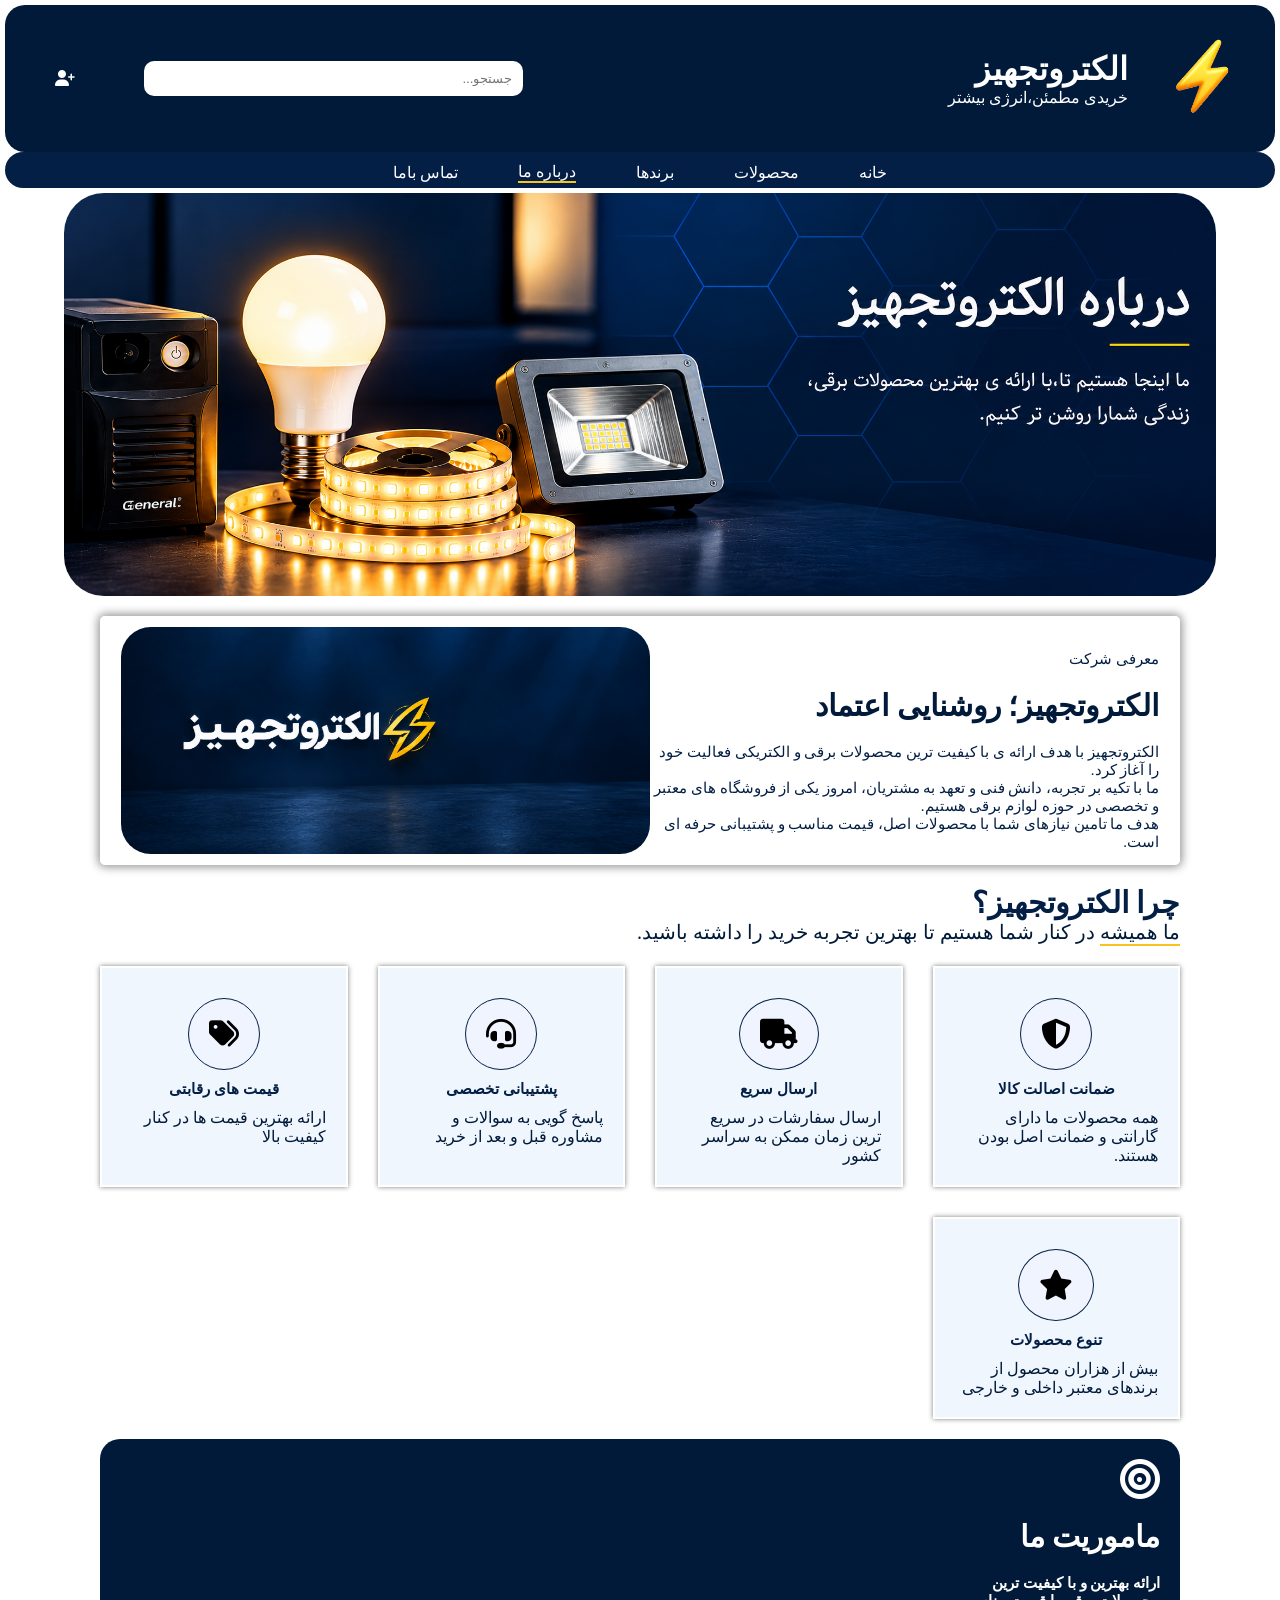
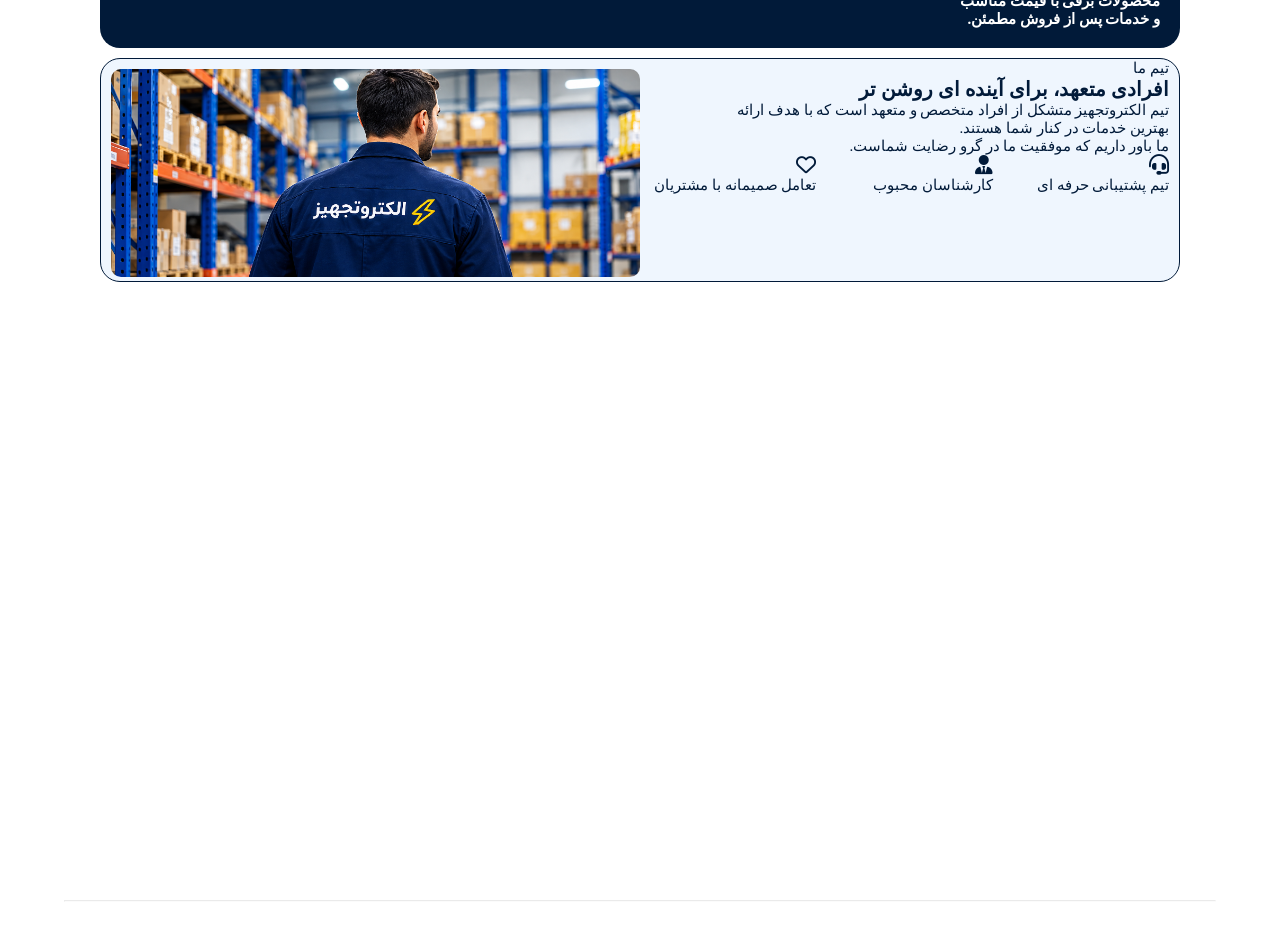
==== about_us.html @ 10a01ead "Test 1" ====
<!DOCTYPE html>
<html lang="fa" dir="rtl">

<head>
    <meta charset="UTF-8">
    <meta name="viewport" content="width=device-width, initial-scale=1.0">
    <link rel="stylesheet" href="https://cdnjs.cloudflare.com/ajax/libs/font-awesome/6.5.1/css/all.min.css" />
    <link rel="stylesheet" href="css/about_us_style.css">
    <title>ارتباط با ما</title>
</head>

<body>
    <main>
        <!-- ======== Header ======== -->
        <header>
            <div class="my-header">
                <div class="brand-site">
                    <div class="logo-site">
                        <img src="assets/img/logo_website.png" alt="">
                        <div class="name-site">
                            <h1>الکتروتجهیز</h1>
                            <span>خریدی مطمئن،انرژی بیشتر</span>
                        </div>
                    </div>
                </div>

                <div class="search-bar">
                    <input type="text" name="" id="" placeholder="جستجو...">
                </div>

                <div class="login-purchase">
                    <div class="icon-search">
                        <i class="fa-solid fa-magnifying-glass"></i>
                    </div>

                    <i class="fa-solid fa-user-plus"></i>
                </div>
            </div>
            <!-- ======== Navigation Bar ======== -->
            <div class="my-navigation-bar">
                <a href="index.html">خانه</a>
                <a href="all_products.html">محصولات</a>
                <a href="brands.html">برندها</a>
                <a href="about_us.html" class="action">درباره ما</a>
                <a href="contact_us.html">تماس باما</a>
            </div>
        </header>
        <!-- =========== Section img About Us ========== -->
        <section class="img-about-us">
            <img src="assets/img/about_us.png" alt="">
        </section>
        <!-- ========== Section  Brand Description ========== -->
        <section class="section-brand-description">
            <div class="info-description">
                <p>معرفی شرکت</p>
                <h3>الکتروتجهیز؛ روشنایی اعتماد</h3>
                <div class="descriptions">
                    <p>الکتروتجهیز با هدف ارائه ی با کیفیت ترین محصولات برقی و الکتریکی فعالیت خود را آغاز کرد.</p>
                    <p>ما با تکیه بر تجربه، دانش فنی و تعهد به مشتریان، امروز یکی از فروشگاه های معتبر و تخصصی در حوزه
                        لوازم برقی هستیم.</p>
                    <p>هدف ما تامین نیازهای شما با محصولات اصل، قیمت مناسب و پشتیبانی حرفه ای است.</p>
                </div>
            </div>
            <img src="assets/img/img_brand.png" alt="">
        </section>
        <!-- ========== Brand Credibility ========== -->
        <section class="brand-credibility">
            <div class="brand-why">
                <h5>چرا الکتروتجهیز؟</h5>
                <p>ما همیشه در کنار شما هستیم تا بهترین تجربه خرید را داشته باشید.</p>
            </div>
            <div class="line-yellow"></div>
            <div class="features-brand">
                <div class="feature">
                    <i class="fa-solid fa-shield-halved"></i>
                    <span>ضمانت اصالت کالا</span>
                    <p>همه محصولات ما دارای گارانتی و ضمانت اصل بودن هستند.</p>
                </div>

                <div class="feature">
                    <i class="fa-solid fa-truck"></i>
                    <span>ارسال سریع</span>
                    <p>ارسال سفارشات در سریع ترین زمان ممکن به سراسر کشور</p>
                </div>

                <div class="feature">
                    <i class="fa-solid fa-headset"></i>
                    <span>پشتیبانی تخصصی</span>
                    <p>پاسخ گویی به سوالات و مشاوره قبل و بعد از خرید</p>
                </div>

                <div class="feature">
                    <i class="fa-solid fa-tags"></i>
                    <span>قیمت های رقابتی</span>
                    <p>ارائه بهترین قیمت ها در کنار کیفیت بالا</p>
                </div>

                <div class="feature">
                    <i class="fa-solid fa-star"></i>
                    <span>تنوع محصولات</span>
                    <p>بیش از هزاران محصول از برندهای معتبر داخلی و خارجی</p>
                </div>
            </div>
        </section>
        <!-- ========== Missions ========== -->
        <section class="missions">
            <i class="fa-solid fa-bullseye"></i>
            <span>ماموریت ما</span>
            <div class="missiona-description">
                <p>ارائه بهترین و با کیفیت ترین</p>
                <p>محصولات برقی با قیمت مناسب</p>
                <p>و خدمات پس از فروش مطمئن.</p>
            </div>
        </section>
        <section class="team-description">
            <div class="descriptions-team">
                <div class="description-team">
                    <div class="content-description-team">
                        <span>تیم ما</span>
                        <h5>افرادی متعهد، برای آینده ای روشن تر</h5>
                        <p>تیم الکتروتجهیز متشکل از افراد متخصص و متعهد است که با هدف ارائه</p>
                        <p>بهترین خدمات در کنار شما هستند.</p>
                        <p>ما باور داریم که موفقیت ما در گرو رضایت شماست.</p>
                    </div>
                    <div class="features-team">
                        <div class="features">
                            <i class="fa-solid fa-headset"></i>
                            <p>تیم پشتیبانی حرفه ای</p>
                        </div>
                        <div class="features">
                            <i class="fa-solid fa-user-tie"></i>
                            <p>کارشناسان محبوب</p>
                        </div>
                        <div class="features">
                            <i class="fa-regular fa-heart"></i>
                            <p>تعامل صمیمانه با مشتریان</p>
                        </div>
                    </div>
                </div>
            </div>
            <div class="img-team">
                <img src="assets/img/team_description.png" alt="">
            </div>
        </section>
    </main>
    <!-- ======== Footer Web Site ======== -->
    <footer>
        <div class="footer-informations">
            <div class="content-footer">
                <!-- ======== Contact Us ======== -->
                <section class="contact-us">
                    <h1>الکتروتجهیز</h1>
                    <h3>فروشگاه تخصصی لوازم برقی</h3>
                    <span>با ما در ارتباط باشید.</span>
                    <div class="icon-contact-us">
                        <a href="">
                            <i class="fab fa-whatsapp"></i>
                        </a>
                        <a href="">
                            <i class="fab fa-telegram"></i>
                        </a>
                        <a href="">
                            <i class="fab fa-instagram"></i>
                        </a>
                    </div>
                </section>
                <!-- ======== Site Access ======== -->
                <section class="site-access">
                    <span>دسترسی سریع</span>
                    <a href="">خانه</a>
                    <a href="">محصولات</a>
                    <a href="">برندها</a>
                    <a href="">وبلاگ</a>
                    <a href="">تماس با ما</a>
                </section>
                <!-- ======== Customer Service ======== -->
                <section class="customer-service">

                    <span>خدمات مشتریان</span>
                    <a href="">پرسش های متداول</a>
                    <a href="">شرایط بازگشت کالا</a>
                    <a href="">روش های ارسال</a>
                    <a href="">گارانتی و ضمانت</a>
                    <a href="">پیگیری سفارش</a>

                </section>
                <!-- ======== Contact Information ======== -->
                <section class="contact-informations">
                    <span>اطلاعات تماس</span>

                    <div class="contact-information">
                        <i class="fas fa-phone"></i>
                        <p>09382104800</p>
                    </div>

                    <div class="contact-information">
                        <i class="fas fa-envelope"></i>
                        <p>imthemhmd@gmail.com</p>
                    </div>

                    <div class="contact-information">
                        <i class="fas fa-map-marker-alt"></i>
                        <p>تهران، خیابان جمهوری</p>
                    </div>
                </section>
            </div>
        </div>
        <!-- ======== Hr Footer======== -->
        <div class="hr-footer">
            <hr>
        </div>

        <!-- ======== Site Rights======== -->
        <div class="site-rights">
            <p>تمامی حقوق این سایت متعلق به الکتروتجهیز می باشد.</p>
        </div>


    </footer>
</body>

</html>
---- css/about_us_style.css ----
* {
    padding: 0px;
    margin: 0px;
    box-sizing: border-box;
}

:root {
    --primary--color: #011A39;
    --secondary-color: #041F45;
    --background-color: #EFF6FE;
    --color-symbol: #F7C41D;
    --color-font: white;
}

@font-face {
    font-family: all_text;
    src: url(assets/font/Gandom.woff);
}



/* ======== Body ======== */
body {
    height: fit-content;
    font-family: all_text;
    display: flex;
    flex-direction: column;
    justify-content: center;
    gap: 20px;
}

/* ======== Header ======== */
header {
    margin: 5px;
}

.my-header {
    background-color: var(--primary--color);
    display: flex;
    justify-content: space-between;
    align-items: center;

    border-radius: 20px;
}

.brand-site {
    display: flex;
    justify-content: center;
    align-items: center;

}

.logo-site {
    display: flex;
    align-items: center;
}

.logo-site img {
    width: 20%;
}

.name-site {
    color: var(--color-font);
}

.search-bar input {
    border-radius: 10px;
    border: none;
    padding: 10px 10px 10px 200px;

}

.login-purchase {
    display: flex;
    gap: 20px;
    align-items: center;
    margin: 0px 50px 0px 50px;

    color: var(--color-font);

}

.icon-search {
    display: none;
}

/* ======== Navigation Bar ======== */

.my-navigation-bar {
    background-color: var(--secondary-color);
    padding-top: 10px;


    display: flex;
    justify-content: center;
    align-items: center;

    border-radius: 300px;
}

.my-navigation-bar a {
    color: var(--color-font);
    text-decoration: none;

    margin: 0PX 30PX 5PX 30PX;
}

.action {
    border-bottom: 2px solid var(--color-symbol);

}

/* =========== Section img About Us ========== */

.img-about-us img {
    display: block;
    width: 90%;
    margin: 0 auto;
    border-radius: 40px;
}


/* ====== Info About ====== */
.info-about {
    display: flex;
    flex-direction: column;


    margin-right: 30px;
    margin-top: 80px;
}

.info-about h3 {
    color: var(--color-font);
    font-size: 50px;
}

.line-yellow {
    width: 80px;
    height: 2px;
    background-color: var(--color-symbol);
    /* background-color: rgb(255, 200, 0); */
    margin-bottom: 20px;
}

.info-about p {
    color: var(--color-font);
    font-size: 20px;
}

/* ========== Section Description ========== */
.section-brand-description {
    display: flex;
    flex-direction: row;
    justify-content: space-between;
    align-items: center;


    border: 1px solid white;
    border-radius: 5px;
    box-shadow: 0px 0px 10px 2px rgb(149, 147, 147);

    margin: 20px 100px;
    padding: 10px 20px 10px 0px;
}

.info-description {
    display: flex;
    flex-direction: column;
    gap: 20px;
    margin-top: 20px;
}

.info-description p {
    color: var(--secondary-color);
    font-size: 15px;
}

.info-description h3 {
    color: var(--primary--color);
    font-size: 30px;
}

.section-brand-description img {
    width: 50%;
    height: 100%;
    border-radius: 30px;
    margin-left: 20px;
}

/* ========== Brand Credibility ========== */
.brand-credibility {
    display: flex;
    flex-direction: column;

    margin: 20px 100px;
}

.brand-why h5 {
    color: var(--secondary-color);
    font-size: 30px;
}

.brand-why p {
    color: var(--primary--color);
    font-size: 20px;
}


.features-brand {
    display: grid;
    grid-template-columns: repeat(auto-fill, minmax(200px, 1fr));
    gap: 30px;

}

.feature {
    display: flex;
    flex-direction: column;
    justify-self: center;
    align-items: center;

    border: 2px solid white;
    box-shadow: 0px 0px 5px 0px rgb(128, 128, 128);
    padding: 20px 20px;
    background-color: var(--background-color);
}

.feature i {
    border: 1px solid var(--secondary-color);
    border-radius: 100%;
    padding: 20px;
    margin-top: 10px;
    font-size: 30px;
    background-color: rgb(240, 244, 255);
}

.feature span {
    color: var(--secondary-color);
    font-size: 15px;
    font-weight: bold;
    margin-top: 10px;
}

.feature p {
    color: var(--primary--color);
    margin-top: 10px;

}

/* ========== Missions ========== */
.missions {
    background-color: #011A39;
    margin: 10px 100px;
    border-radius: 20px;
    color: var(--color-font);
    padding: 20px 20px 20px 0px;

    display: flex;
    flex-direction: column;
    gap: 20px;
}

.missions i {
    font-size: 40px;
}

.missions span {
    font-size: 30px;
    font-weight: bold;
}

.missiona-description p {
    font-size: 15px;
    font-weight: bold;
}

/* ========== Team Description ========== */
.team-description {
    display: grid;
    grid-template-columns: 1fr 1fr;

    margin: 10px 100px;

    border: 1px solid var(--primary--color);
    border-radius: 20px;
    background-color: var(--background-color);
}

.description-team {
    margin-right: 10px;
}

.content-description-team span {
    color: var(--primary--color);
    font-size: 15px;
}

.content-description-team h5 {
    color: var(--primary--color);
    font-size: 20px;
}

.content-description-team p {
    color: var(--primary--color);
    font-size: 15px;

}

.features-team {
    display: grid;
    grid-template-columns: repeat(auto-fill, minmax(150px, 1fr));

}

.features-team i {
    color: var(--primary--color);
    font-size: 20px;
}

.features-team p {
    color: var(--primary--color);
    font-size: 15px;
}

.img-team {
    margin-left: 10px;
}

.img-team img {
    width: 100%;
    height: fit-content;
    border-radius: 10px;
    margin-top: 10px;
}

/* ======== Footer Web Site ======== */
footer {
    width: 100%;

    background-image: url(assets/img/footer_background.png);
    background-size: cover;
    background-position: center;
    background-repeat: no-repeat;


    display: flex;
    flex-direction: column;
    justify-content: space-around;

}

.footer-informations {
    display: grid;
    grid-template-columns: 1fr 1fr 1fr 1fr;
    place-items: center;
}

/* ======== Contact Us ======== */
.contact-us {
    color: var(--color-font);
    padding: 20px 0px;
}

.contact-us h3 {
    font-weight: normal;
}

.icon-contact-us {

    margin-top: 10px;

}

.icon-contact-us a {
    text-decoration: none;
    color: var(--color-font);

    font-size: 25px;
    margin-left: 25px;
}

/* ======== Site Access ======== */
.site-access {
    display: flex;
    flex-direction: column;

    padding-top: 20px;
}

.site-access span {
    color: var(--color-font);
    font-size: 18px;
    font-weight: bold;
    margin-bottom: 15px;
}

.site-access a {

    color: var(--color-font);
    text-decoration: none;
    font-size: 15px;
}

/* ======== Customer Service ======== */
.customer-service {
    display: flex;
    flex-direction: column;

    padding-top: 20px;
}

.customer-service span {
    color: var(--color-font);
    font-size: 18px;
    font-weight: bold;
    margin-bottom: 15px;
}

.customer-service a {
    color: var(--color-font);
    text-decoration: none;
    font-size: 15px;

}

/* ======== Contact Information ======== */
.contact-informations {
    display: flex;
    flex-direction: column;

    padding-top: 20px;
}

.contact-informations span {
    color: var(--color-font);
    font-size: 18px;
    font-weight: bold;
    margin-bottom: 20px;
}

.contact-informations div {
    display: flex;
    align-items: center;

    color: var(--color-font);
    margin-bottom: 10px;

}

.contact-information p {
    padding-right: 10px;

}

/* ======== Hr Footer======== */
.hr-footer {
    display: flex;
    justify-content: center;
}

.hr-footer hr {
    width: 90%;
    opacity: 0.2;
}

/* ======== Site Rights======== */
.site-rights {
    display: flex;
    justify-content: center;

}

.site-rights p {
    color: white;
    padding: 5px 0px;
}







@media(max-width:1024px) {
    .footer-informations {
        grid-template-columns: repeat(3, 1fr);
        gap: 50px;
    }
}



@media (max-width:768px) {
    .search-bar {
        display: none;
    }

    .icon-search {
        display: block;
    }

    .section-brand-description {
        flex-direction: column;
        gap: 20px;
    }

    .section-brand-description img {
        width: 100%;
    }

    .team-description {
        grid-template-columns: 1fr;
        gap: 20px;
    }

    .img-team {
        margin-right: 10px;
    }

    .footer-informations {
        grid-template-columns: repeat(2, 1fr);
        gap: 50px;
    }

}

@media(max-width:600px) {
    .features-brand {
        display: flex;
        flex-direction: column;
    }


    .content-footer {
        margin: 20px;
    }

    .my-navigation-bar{
        white-space: nowrap;

    }
    .my-navigation-bar a{
        margin: 0px 15px 5px 15px;
    }
}
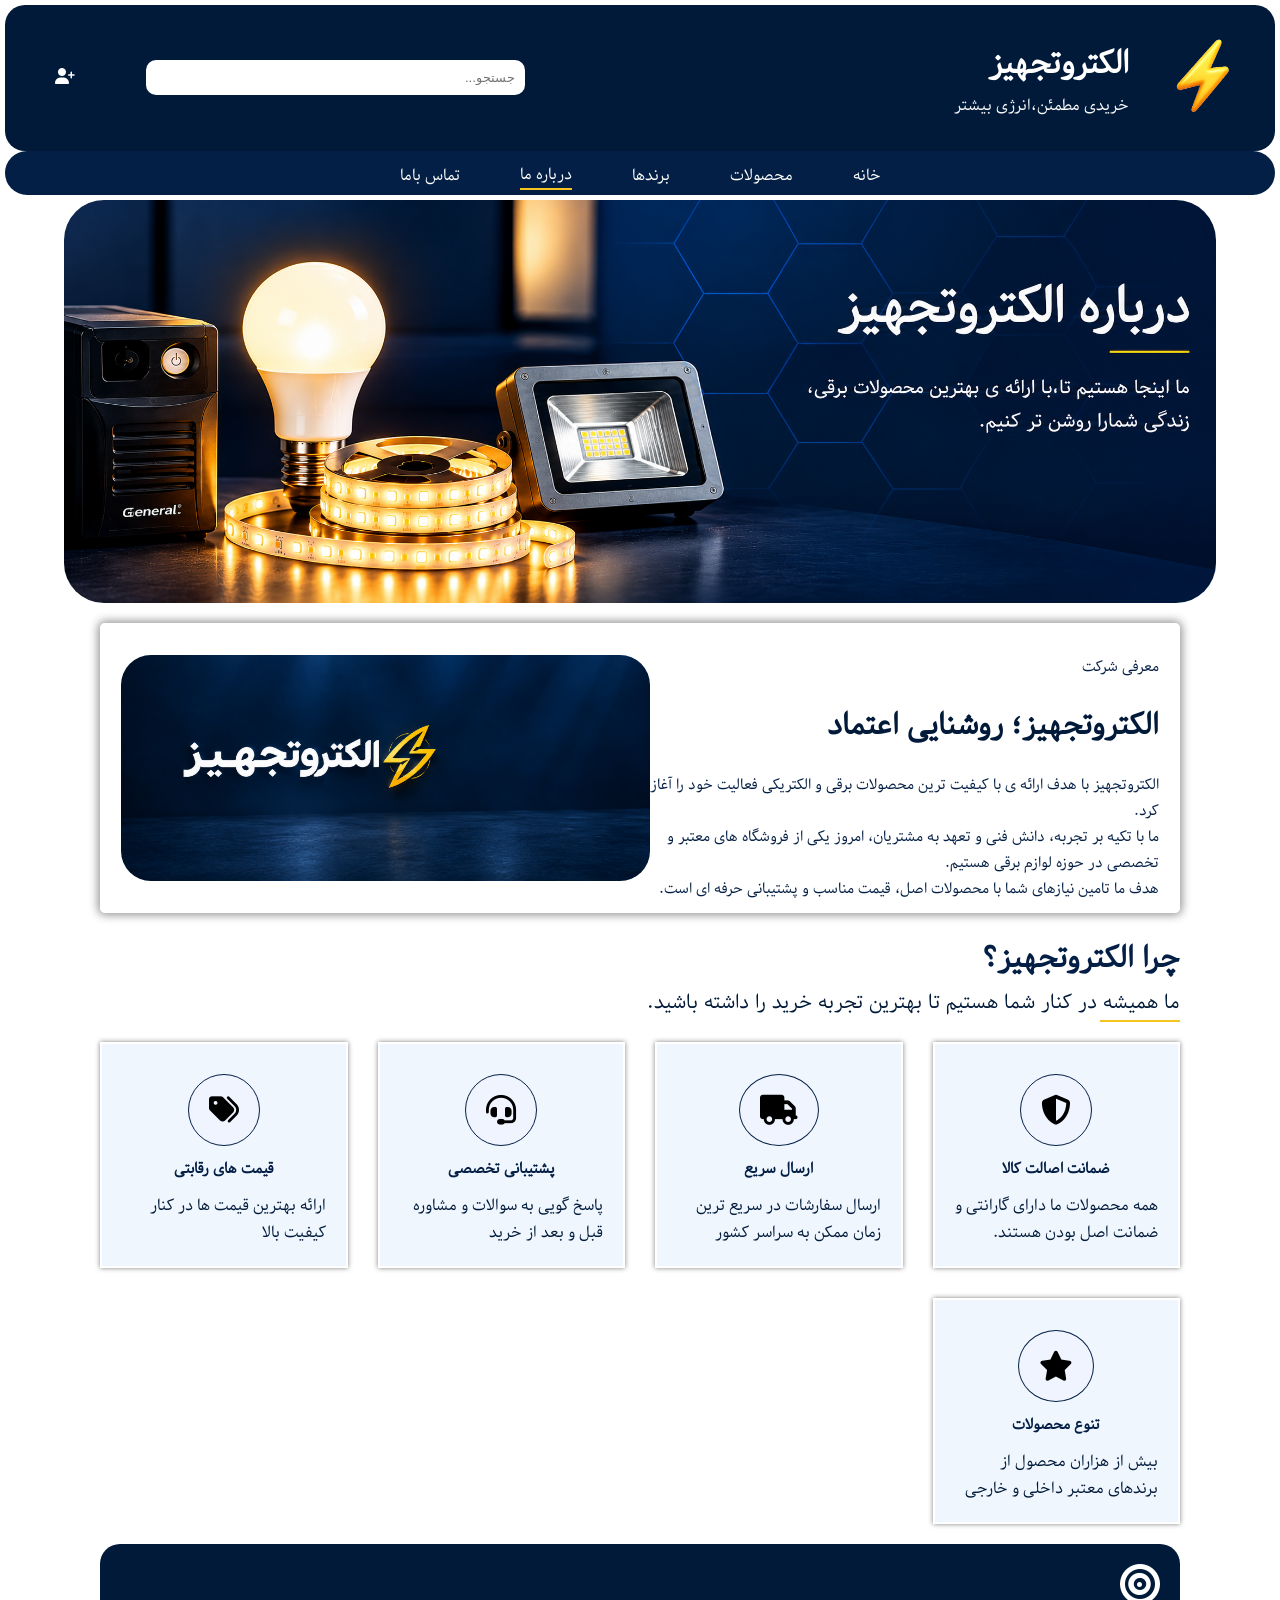
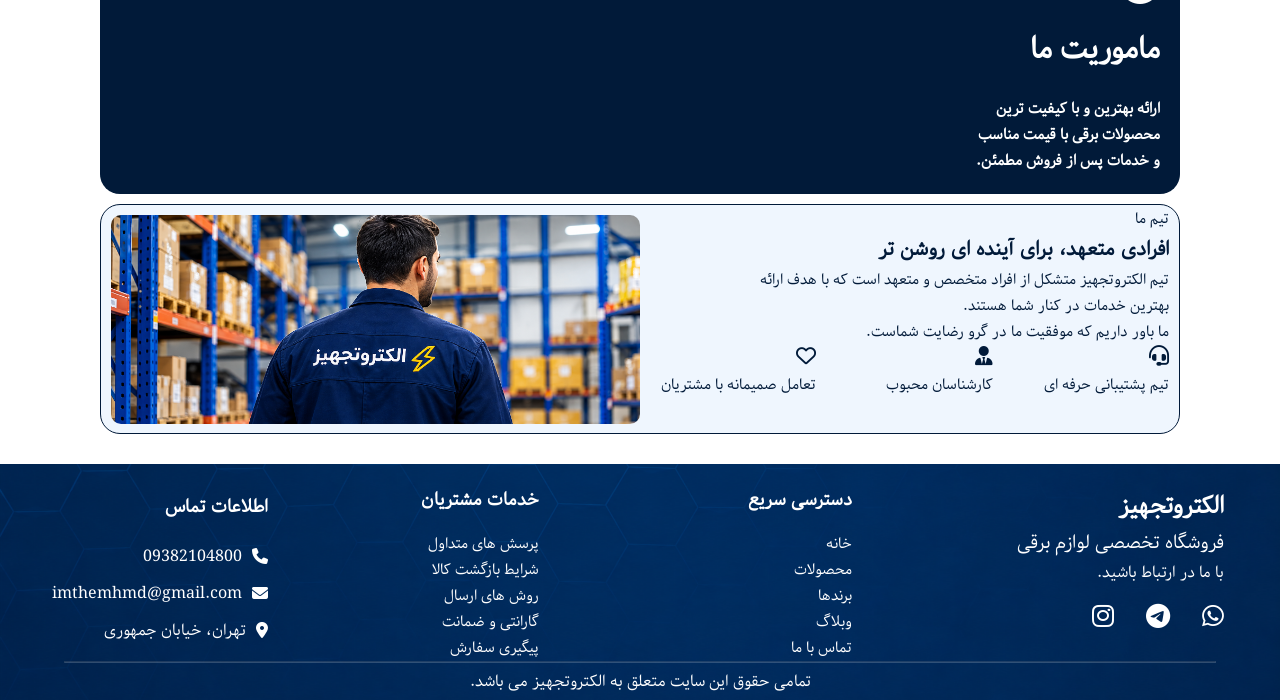
==== commit c8180a2a: "Add Part Chat Admin And Chat AI" ====
--- a/about_us.html
+++ b/about_us.html
@@ -33,7 +33,9 @@
                         <i class="fa-solid fa-magnifying-glass"></i>
                     </div>
 
-                    <i class="fa-solid fa-user-plus"></i>
+                    <a href="register_login.html">
+                        <i class="fa-solid fa-user-plus"></i>
+                    </a>
                 </div>
             </div>
             <!-- ======== Navigation Bar ======== -->
--- a/css/about_us_style.css
+++ b/css/about_us_style.css
@@ -14,7 +14,7 @@
 
 @font-face {
     font-family: all_text;
-    src: url(assets/font/Gandom.woff);
+    src: url(../assets/font/Gandom.woff);
 }
 
 
@@ -78,6 +78,10 @@
 
     color: var(--color-font);
 
+}
+
+.login-purchase a {
+    color: var(--color-font);
 }
 
 .icon-search {
@@ -193,17 +197,24 @@
     display: flex;
     flex-direction: column;
 
+
     margin: 20px 100px;
+}
+
+.brand-why {
+    width: 100%;
 }
 
 .brand-why h5 {
     color: var(--secondary-color);
     font-size: 30px;
+    white-space: nowrap;
 }
 
 .brand-why p {
     color: var(--primary--color);
     font-size: 20px;
+
 }
 
 
@@ -338,7 +349,7 @@
 footer {
     width: 100%;
 
-    background-image: url(assets/img/footer_background.png);
+    background-image: url(../assets/img/footer_background.png);
     background-size: cover;
     background-position: center;
     background-repeat: no-repeat;
@@ -350,7 +361,7 @@
 
 }
 
-.footer-informations {
+.content-footer {
     display: grid;
     grid-template-columns: 1fr 1fr 1fr 1fr;
     place-items: center;
@@ -489,15 +500,18 @@
     }
 }
 
-
-
 @media (max-width:768px) {
     .search-bar {
         display: none;
     }
 
     .icon-search {
-        display: block;
+        display: flex;
+    }
+
+    .my-navigation-bar a {
+        font-size: 12px;
+        margin: 0PX 15PX 5PX 15PX;
     }
 
     .section-brand-description {
@@ -518,29 +532,116 @@
         margin-right: 10px;
     }
 
-    .footer-informations {
-        grid-template-columns: repeat(2, 1fr);
-        gap: 50px;
+    .content-footer {
+        display: grid;
+        grid-template-columns: repeat(2, max-content);
+        /* دو ستون */
+        grid-template-rows: auto auto;
+        /* دو ردیف */
+        gap: 30px 60px;
+        padding: 30px 20px;
+        align-items: start;
+        justify-items: start;
+        justify-content: center;
+
+    }
+
+    .contact-us,
+    .site-access,
+    .customer-service,
+    .contact-informations {
+        display: flex;
+        flex-direction: column;
+        align-items: flex-start;
+        text-align: start;
+        gap: 12px;
+        padding: 0;
+    }
+
+    .icon-contact-us {
+        display: flex;
+        gap: 25px;
+        margin-top: 0;
+    }
+
+    .icon-contact-us a {
+        margin-left: 0;
+    }
+
+    .contact-informations div {
+        gap: 10px;
+        margin-bottom: 0;
+    }
+
+    .contact-information p {
+        padding-right: 0;
     }
 
 }
 
 @media(max-width:600px) {
+    .name-site {
+        font-size: 10px;
+    }
+
+    .section-brand-description {
+        width: 95%;
+        margin: 0 auto;
+        margin-top: 20px;
+    }
+
+    .brand-credibility {
+        width: 95%;
+        margin: 20px auto;
+    }
+
     .features-brand {
         display: flex;
         flex-direction: column;
     }
 
+    .missions {
+        width: 95%;
+        margin: 0px auto;
+    }
+
+    .team-description {
+        width: 95%;
+        margin: 20px auto;
+    }
 
     .content-footer {
         margin: 20px;
     }
 
-    .my-navigation-bar{
+    .my-navigation-bar {
         white-space: nowrap;
 
     }
-    .my-navigation-bar a{
+
+    .my-navigation-bar a {
         margin: 0px 15px 5px 15px;
     }
+
+
+    .content-footer {
+        grid-template-columns: 40vw 40vw;
+    }
+
+    .content-footer h1 {
+        font-size: 15px;
+    }
+
+    .content-footer h3 {
+        font-size: 10px;
+    }
+
+    .content-footer span {
+        font-size: 8px;
+    }
+
+    .content-footer p {
+        font-size: 10px;
+    }
+
 }
